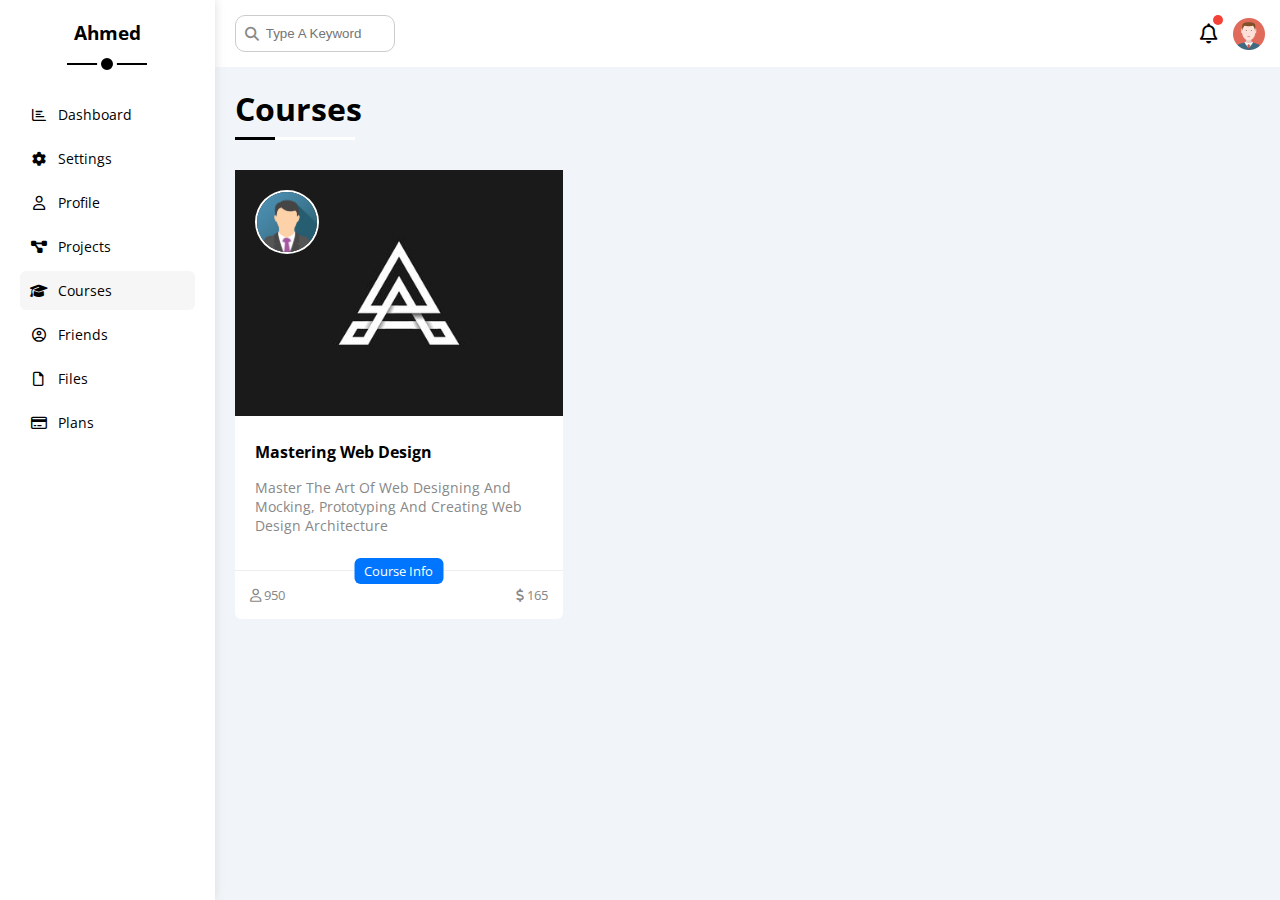
==== courses.html @ f8325ba8 "courses page in progress" ====
<!DOCTYPE html>
<html lang="en">
  <head>
    <meta charset="UTF-8" />
    <meta http-equiv="X-UA-Compatible" content="IE=edge" />
    <meta name="viewport" content="width=device-width, initial-scale=1.0" />
    <title>Settings</title>
    <link rel="stylesheet" href="css/all.min.css" />
    <link rel="stylesheet" href="css/framework.css" />
    <link rel="stylesheet" href="css/master.css" />
    <link rel="preconnect" href="https://fonts.googleapis.com" />
    <link rel="preconnect" href="https://fonts.gstatic.com" crossorigin />
    <link
      href="https://fonts.googleapis.com/css2?family=Open+Sans:wght@300;500&display=swap"
      rel="stylesheet"
    />
  </head>
  <body>
    <div class="page flex">
      <div class="sidebar p-20 bg-white relative">
        <h3 class="txt-c relative">Ahmed</h3>
        <ul>
          <li>
            <a
              href="index.html"
              class="p-10 c-black fs-14 flex align-items rad-6"
            >
              <i class="fa-regular fa-chart-bar fa-fw"></i>
              <span class="hide-mobile">Dashboard</span>
            </a>
          </li>
          <li>
            <a
              href="settings.html"
              class="p-10 c-black fs-14 flex align-items rad-6"
            >
              <i class="fa-solid fa-gear fa-fw"></i>
              <span class="hide-mobile">Settings</span>
            </a>
          </li>
          <li>
            <a
              href="profile.html"
              class="p-10 c-black fs-14 flex align-items rad-6"
            >
              <i class="fa-regular fa-user fa-fw"></i>
              <span class="hide-mobile">Profile</span>
            </a>
          </li>
          <li>
            <a
              href="projects.html"
              class="p-10 c-black fs-14 flex align-items rad-6"
            >
              <i class="fa-solid fa-diagram-project fa-fw"></i>
              <span class="hide-mobile">Projects</span>
            </a>
          </li>
          <li>
            <a
              href="courses.html"
              class="active p-10 c-black fs-14 flex align-items rad-6"
            >
              <i class="fa-solid fa-graduation-cap fa-fw"></i>
              <span class="hide-mobile">Courses</span>
            </a>
          </li>
          <li>
            <a
              href="friends.html"
              class="p-10 c-black fs-14 flex align-items rad-6"
            >
              <i class="fa-regular fa-circle-user fa-fw"></i>
              <span class="hide-mobile">Friends</span>
            </a>
          </li>
          <li>
            <a
              href="files.html"
              class="p-10 c-black fs-14 flex align-items rad-6"
            >
              <i class="fa-regular fa-file fa-fw"></i>
              <span class="hide-mobile">Files</span>
            </a>
          </li>
          <li>
            <a
              href="plans.html"
              class="p-10 c-black fs-14 flex align-items rad-6"
            >
              <i class="fa-regular fa-credit-card fa-fw"></i>
              <span class="hide-mobile">Plans</span>
            </a>
          </li>
        </ul>
      </div>
      <div class="content w-full">
        <nav class="p-15 between-flex bg-white">
          <div class="search relative">
            <input
              class="p-10 rad-10"
              type="text"
              placeholder="Type A Keyword"
            />
          </div>
          <div class="icons flex align-items">
            <span class="relative notification">
              <i class="fa-regular fa-bell fa-lg"></i>
            </span>
            <img src="imgs\\avatar.png" alt="" />
          </div>
        </nav>
        <h1 class="relative">Courses</h1>
        <div class="courses-page grid gap-20 m-20">
          <div class="course relative bg-white rad-6">
            <img src="imgs\team-01.png" alt="instructor1" class="instructor" />
            <img src="imgs\\course-01.jpg" alt="course1" class="mw-full" />
            <div class="p-20">
              <h4>Mastering Web Design</h4>
              <p class="c-grey fs-14 mb-15 mt-15">
                Master The Art Of Web Designing And Mocking, Prototyping And
                Creating Web Design Architecture
              </p>
            </div>
            <div class="info between-flex relative p-15">
              <span class="title btn-shape bg-blue c-white fs-13"
                >Course Info</span
              >
              <span class="c-grey fs-13">
                <i class="fa-regular fa-user"></i>950
              </span>
              <span class="fs-13 c-grey">
                <i class="fa-solid fa-dollar-sign"></i>165
              </span>
            </div>
          </div>
        </div>
      </div>
    </div>
  </body>
</html>
---- css/framework.css ----
.p-20 {
  padding: 20px;
}
.p-10 {
  padding: 10px;
}
.p-15 {
  padding: 15px;
}
.pt-10 {
  padding-top: 10px;
}
.m-20 {
  margin: 20px;
}
.m-15 {
  margin: 15px;
}
.m-10 {
  margin: 10px;
}
.mt-10 {
  margin-top: 10px;
}
.mt-15 {
  margin-top: 15px;
}
.mt-5 {
  margin-top: 5px;
}
.mt-20 {
  margin-top: 20px;
}
.mt-25 {
  margin-top: 25px;
}
.mb-5 {
  margin-bottom: 5px;
}
.mb-10 {
  margin-bottom: 10px;
}
.mb-15 {
  margin-bottom: 15px;
}
.mb-20 {
  margin-bottom: 20px;
}
.pb-15 {
  padding-bottom: 15px;
}
.pt-15 {
  padding-top: 15px;
}
.pl-15 {
  padding-left: 15px;
}
.block {
  display: block;
}
.table {
  display: table;
}
.flex {
  display: flex;
}
.align-items {
  align-items: center;
}
.space-between {
  justify-content: space-between;
}
.between-flex {
  display: flex;
  align-items: center;
  justify-content: space-between;
}
.center-flex {
  display: flex;
  align-items: center;
  justify-content: center;
}
.f-wrap {
  flex-wrap: wrap;
}
.grid {
  display: grid;
}
.gap-20 {
  gap: 20px;
}
.gap-15 {
  gap: 15px;
}
.gap-10 {
  gap: 10px;
}
.gap-5 {
  gap: 5px;
}
.c-black {
  color: black;
}
.c-white {
  color: white;
}
.c-grey {
  color: var(--grey-color);
}
.c-blue {
  color: var(--blue-color);
}
.c-orange {
  color: var(--orange-color);
}
.c-green {
  color: var(--green-color);
}
.c-red {
  color: var(--red-color);
}
.bg-white {
  background-color: white;
}
.bg-eee {
  background-color: #eee;
}
.bg-blue {
  background-color: var(--blue-color);
}
.bg-orange {
  background-color: var(--orange-color);
}
.bg-green {
  background-color: var(--green-color);
}
.bg-red {
  background-color: var(--red-color);
}
.txt-c {
  text-align: center;
}
.fs-13 {
  font-size: 13px;
}
.fs-14 {
  font-size: 14px;
}
.fs-15 {
  font-size: 15px;
}
.fs-25 {
  font-size: 25px;
}
.fw-bold {
  font-weight: bold;
}
.relative {
  position: relative;
}
.rad-6 {
  border-radius: 6px;
}
.rad-10 {
  border-radius: 10px;
}
.rad-half {
  border-radius: 50%;
}
.w-full {
  width: 100%;
}
.h-full {
  height: 100%;
}
.mw-full {
  max-width: 100%;
}
.btn-shape {
  padding: 4px 10px;
  border-radius: 6px;
}
@media (max-width: 767px) {
  .hide-mobile {
    display: none;
  }
}
@media (max-width: 767px) {
  .txt-c-mobile {
    text-align: center;
  }
}
@media (max-width: 767px) {
  .block-mobile {
    display: block;
  }
}
@media (max-width: 767px) {
  .direction-mobile {
    flex-direction: column;
  }
}
.border-ccc {
  border: 1px solid #ccc;
}
---- css/master.css ----
* {
  padding: 0;
  margin: 0;
  border: none;
  -moz-box-sizing: border-box;
  -webkit-box-sizing: border-box;
  box-sizing: border-box;
}
:root {
  --blue-color: #0075ff;
  --blue-alt-color: #0d69d5;
  --orange-color: #f59e0b;
  --green-color: #22c55e;
  --red-color: #f44336;
  --grey-color: #888;
}
::-webkit-scrollbar {
  width: 15px;
}
::-webkit-scrollbar-track {
  background-color: white;
}
::-webkit-scrollbar-thumb {
  background-color: var(--blue-color);
}
::-webkit-scrollbar-thumb:hover {
  background-color: var(--blue-alt-color);
}
html {
  scroll-behavior: smooth;
}
body {
  font-family: "Open Sans", sans-serif;
}
ul {
  list-style: none;
}
a {
  text-decoration: none;
}
*:focus {
  outline: none;
}
textarea {
  resize: none;
}
.page {
  background-color: #f1f5f9;
  min-height: 100vh;
}
.sidebar {
  width: 250px;
  box-shadow: 0 0 10px #ddd;
}
@media (max-width: 767px) {
  .sidebar {
    width: 58px;
    padding: 10px;
  }
}
.sidebar h3 {
  margin-bottom: 50px;
}

@media (max-width: 767px) {
  .sidebar h3 {
    font-size: 13px;
    margin-bottom: 15px;
  }
}
@media (min-width: 768px) {
  .sidebar h3::before,
  .sidebar h3::after {
    content: "";
    position: absolute;
    left: 50%;
    transform: translate(-50%);
    background-color: black;
  }
  .sidebar h3::before {
    width: 80px;
    height: 2px;
    bottom: -20px;
  }
  .sidebar h3::after {
    bottom: -29px;
    height: 12px;
    width: 12px;
    border-radius: 50%;
    border: 4px solid white;
  }
}
.sidebar ul li a {
  margin-bottom: 5px;
  transition: 0.3s;
}
.sidebar ul li a:hover,
.sidebar ul li a.active {
  background-color: #f6f6f6;
}

.sidebar ul li a i {
  margin-right: 10px;
}
@media (max-width: 767px) {
  .sidebar ul li a i {
    margin-right: 0;
  }
}
.content {
  overflow: hidden;
}
.content nav .search input {
  border: 1px solid #ccc;
  width: 160px;
  padding-left: 30px;
  margin-left: 5px;
  transition: 0.3s;
}
.content nav .search input:focus {
  width: 200px;
}
.content nav .search input:focus::placeholder {
  opacity: 0;
}
.content nav .search::before {
  font-family: var(--fa-style-family-classic);
  content: "\f002";
  font-weight: 900;
  position: absolute;
  top: 50%;
  transform: translateY(-50%);
  left: 15px;
  color: var(--grey-color);
  font-size: 14px;
}
nav .notification::before {
  content: "";
  position: absolute;
  background-color: var(--red-color);
  top: -8px;
  right: -5px;
  width: 10px;
  height: 10px;
  border-radius: 50%;
}
nav .icons img {
  width: 32px;
  height: 32px;
  margin-left: 15px;
}

.content h1 {
  margin: 20px 20px 40px;
}
.content h1::before,
.content h1::after {
  content: "";
  position: absolute;
  height: 3px;
  bottom: -10px;
  left: 0;
}
.content h1::before {
  background-color: white;
  width: 120px;
}
.content h1::after {
  width: 40px;
  background-color: black;
}
.content .wrapper {
  grid-template-columns: repeat(auto-fill, minmax(450px, 1fr));
}
@media (max-width: 767px) {
  .content .wrapper {
    grid-template-columns: minmax(200px, 1fr);
    gap: 10px;
    margin: 20px 10px;
  }
}
.content .wrapper .welcome .intro div > p {
  margin-top: 5px;
  margin-bottom: 1em;
}
.content .wrapper .welcome .intro img {
  width: 200px;
  margin-bottom: -10px;
}
.welcome .avatar {
  width: 64px;
  height: 64px;
  border: 2px solid white;
  padding: 2px;
  box-shadow: 0 0 5px #ddd;
  border-radius: 50%;
  position: relative;
  top: -32px;
  left: 20px;
}
@media (max-width: 767px) {
  .welcome .avatar {
    left: 0;
  }
}
.welcome .body {
  margin-bottom: 20px;
  border-top: 1px solid #eee;
  border-bottom: 1px solid #eee;
}
.welcome .body div {
  flex: 1;
}
@media (max-width: 767px) {
  .welcome .body {
    flex-direction: column;
    gap: 20px;
  }
}
.welcome .visit {
  margin: 0 15px 15px auto;
  transition: 0.3s;
}
.welcome .visit:hover {
  background-color: var(--blue-alt-color);
}
.quick-draft textarea {
  min-height: 180px;
}
.quick-draft input[type="submit"] {
  margin-left: auto;
  cursor: pointer;
}
.quick-draft input[type="submit"]:hover {
  background-color: var(--blue-alt-color);
}
.targets .icon {
  width: 80px;
  height: 80px;
  margin-right: 15px;
}
.targets .target:first-of-type .icon,
.targets .target:first-of-type .progress-handler {
  background-color: rgb(0 117 255 / 20%);
}
.targets .target:nth-of-type(2) .icon,
.targets .target:nth-of-type(2) .progress-handler {
  background-color: rgb(245 158 11 / 20%);
}
.targets .target:last-of-type .icon,
.targets .target:last-of-type .progress-handler {
  background-color: rgb(34 197 94 / 20%);
}
.targets .details {
  flex: 1;
}
.targets .details .progress-handler {
  height: 4px;
}
.targets .details .progress-handler > span {
  height: 100%;
  top: 0;
  left: 0;
  position: absolute;
}
.targets .target:first-of-type .progress-handler > span,
.targets .target:first-of-type .progress-handler > span span,
.targets .target:last-of-type .progress-handler > span span::before {
  background-color: var(--blue-color);
}
.targets .target:nth-of-type(2) .progress-handler > span,
.targets .target:nth-of-type(2) .progress-handler > span span {
  background-color: var(--orange-color);
}
.targets .target:last-of-type .progress-handler > span,
.targets .target:last-of-type .progress-handler > span span {
  background-color: var(--green-color);
}
.targets .details .progress-handler > span span {
  position: absolute;
  bottom: 16px;
  right: -16px;
  padding: 2px 5px;
  font-size: 13px;
}

.targets .details .progress-handler > span span::before {
  content: "";
  position: absolute;
  bottom: -10px;
  left: 50%;
  transform: translate(-50%);
  border-style: solid;
  border-width: 5px;
}
.targets .target:first-of-type .progress-handler > span span::before {
  border-top-color: var(--blue-color);
}
.targets .target:nth-of-type(2) .progress-handler > span span::before {
  border-top-color: var(--orange-color);
}
.targets .target:last-of-type .progress-handler > span span::before {
  border-top-color: var(--green-color);
}
.tickets > p {
}
.tickets .box {
  border: 1px solid #ccc;
  width: calc(50% - 10px);
}
@media (max-width: 767px) {
  .tickets .box {
    width: 100%;
  }
}
.latest-news .news:not(:last-child) {
  border-bottom: 1px solid #eee;
  margin-bottom: 20px;
  padding-bottom: 20px;
}
@media (max-width: 767px) {
  .latest-news .news {
    gap: 0;
  }
}
.latest-news img {
  width: 100px;
}
@media (max-width: 767px) {
  .latest-news img {
    margin-bottom: 5px;
  }
}
.latest-news .info {
  flex: 1;
}
.latest-news .info h3 {
  margin: 0 0 6px;
  font-size: 16px;
}
@media (max-width: 767px) {
  .latest-news .news .label {
    margin-top: 10px;
  }
}
.latest-tasks .task:not(:last-child) {
  border-bottom: 1px solid #eee;
  margin-bottom: 15px;
  padding-bottom: 15px;
}
.latest-tasks .task:nth-last-of-type(2) {
  opacity: 0.3;
}
.latest-tasks .task:nth-last-of-type(2) .info {
  text-decoration: line-through;
}
.latest-tasks .task i {
  transition: 0.3s;
  cursor: pointer;
}
.latest-tasks .task i:hover {
  color: var(--red-color);
}
.latest-uploads .upload-item:not(:last-child) {
  border-bottom: 1px solid #eee;
  margin-bottom: 15px;
  padding-bottom: 15px;
}
.latest-uploads .upload-item .info img {
  width: 40px;
}
.last-project ul::before {
  content: "";
  position: absolute;
  left: 11.5px;
  width: 2px;
  height: 100%;
  background-color: var(--blue-color);
}
.last-project ul li .circle {
  border-radius: 50%;
  width: 25px;
  height: 25px;
  border: 2px solid white;
  outline: 2px solid var(--blue-color);
  background-color: var(--blue-color);
  z-index: 1;
}
.last-project ul li:last-child .circle,
.last-project ul li:nth-last-child(2) .circle {
  background-color: white;
}
.last-project ul li:nth-last-child(2) .circle {
  animation: change-background 0.8s infinite alternate;
}
.last-project img {
  position: absolute;
  bottom: 0;
  right: 0;
  opacity: 0.1;
  width: 160px;
}
@keyframes change-background {
  from {
    background-color: var(--blue-color);
  }
  to {
    background-color: white;
  }
}
.remainders .remainder .circle {
  width: 15px;
  height: 15px;
  margin-right: 15px;
}
.remainders .remainder .blue {
  border-left: 2px solid var(--blue-color);
}
.remainders .remainder .green {
  border-left: 2px solid var(--green-color);
}
.remainders .remainder .orange {
  border-left: 2px solid var(--orange-color);
}
.remainders .remainder .red {
  border-left: 2px solid var(--red-color);
}
.latest-post .head img {
  width: 48px;
}
.latest-post .body {
  min-height: 140px;
  padding: 15px 0;
  border-top: 1px solid #eee;
  border-bottom: 1px solid #eee;
  line-height: 1.8;
}
.social-media .box {
  padding-left: 70px;
}
.social-media .box:first-of-type {
  background-color: rgb(29 161 242 / 20%);
  color: #1da1f2;
}
.social-media .box:nth-of-type(2) {
  background-color: rgb(24 119 242 / 20%);
  color: #1da1f2;
}
.social-media .box:nth-of-type(3) {
  background-color: rgb(255 0 0 / 20%);
  color: #ff0000;
}
.social-media .box:last-of-type {
  background-color: rgb(0 119 181 / 20%);
  color: #0077b5;
}
.social-media .box i {
  position: absolute;
  left: 0;
  width: 52px;
  transition: 0.3s;
}
.social-media .box i:hover {
  transform: rotate(5deg);
}
.social-media .box:first-of-type i,
.social-media .box:first-of-type a {
  background-color: #1da1f2;
}
.social-media .box:nth-of-type(2) i,
.social-media .box:nth-of-type(2) a {
  background-color: #1877f2;
}
.social-media .box:nth-of-type(3) i,
.social-media .box:nth-of-type(3) a {
  background-color: red;
}
.social-media .box:last-of-type i,
.social-media .box:last-of-type a {
  background-color: #0077b5;
}

.projects .responsive-table {
  overflow-x: auto;
}
.projects table {
  border-spacing: 0;
  min-width: 1000px;
}
.projects table td {
  padding: 15px;
}
.projects table thead td {
  font-weight: bold;
  background-color: #eee;
}
.projects table tbody td {
  border-bottom: 1px solid #eee;
  border-left: 1px solid #eee;
  transition: 0.3s;
}
.projects table tbody tr:hover td {
  background-color: #faf7f7;
}
.projects table img {
  width: 32px;
  border-radius: 50%;
  border: 2px solid white;
}
.projects table img:not(:first-child) {
  margin-left: -20px;
}
.settings-page {
  grid-template-columns: repeat(auto-fill, minmax(500px, 1fr));
}
.checkbox {
  -webkit-appearance: none;
  appearance: none;
  display: none;
}
.switch {
  width: 78px;
  height: 32px;
  background-color: #ccc;
  border-radius: 16px;
  cursor: pointer;
  transition: 0.3s;
}
.checkbox:checked + .switch {
  background-color: var(--blue-color);
}
.switch:before {
  font-family: var(--fa-style-family-classic);
  content: "\f00d";
  font-weight: 900;
  position: absolute;
  color: #aaa;
  background-color: white;
  display: flex;
  align-items: center;
  justify-content: center;
  width: 24px;
  height: 24px;
  border-radius: 50%;
  transition: 0.3s;
  top: 4px;
  left: 4px;
}
.checkbox:checked + .switch::before {
  content: "\f00c";
  left: 50px;
  color: var(--blue-color);
}
@media (max-width: 767px) {
  .settings-page {
    grid-template-columns: minmax(100px, 1fr);
    margin-left: 10px;
    margin-right: 10px;
    gap: 10px;
  }
}
.settings-page .site-control .info p {
  margin-bottom: 1em;
}
.settings-page textarea {
  min-height: 150px;
  border: 1px solid #ccc;
}
.settings-page :disabled {
  cursor: no-drop;
  background-color: #f0f4f8;
  color: #bbb;
}
.security-info .box {
  padding-bottom: 15px;
}
.security-info .box:not(:last-child) {
  border-bottom: 1px solid #eee;
}
.security-info .info p {
  margin-bottom: 1em;
}
.social-info .row {
  background-color: #f6f6f6;
  border: 1px solid #ddd;
}
.social-info .row i {
  width: 40px;
  height: 40px;
  border-right: 1px solid #ddd;
  transition: 0.3s;
}
.social-info .row input {
  height: 40px;
  background-color: #f6f6f6;
}
.social-info .row:focus-within i {
  color: black;
}
.widgets-control .control input {
  -webkit-appearance: none;
  appearance: none;
}
.widgets-control .control label {
  cursor: pointer;
  padding-left: 30px;
}
.widgets-control .control label::before,
.widgets-control .control label::after {
  position: absolute;
  left: 0;
  top: 50%;
  border-radius: 4px;
  margin-top: -9px;
}

.widgets-control .control label::before {
  content: "";
  width: 14px;
  height: 14px;
  border: 2px solid var(--grey-color);
}
.widgets-control .control label::after {
  font-family: var(--fa-style-family-classic);
  content: "\f00c";
  font-weight: 900;
  background-color: var(--blue-color);
  display: flex;
  align-items: center;
  justify-content: center;
  color: white;
  font-size: 12px;
  width: 18px;
  height: 18px;
  transition: 0.3s;
  transform: scale(0) rotate(360deg);
}
.widgets-control .control input:checked + label::after {
  transform: scale(1);
}
.backup input[type="radio"] {
  -webkit-appearance: none;
  appearance: none;
}
.backup .date label {
  cursor: pointer;
  padding-left: 30px;
}
.backup .date label::before,
.backup .date label::after {
  content: "";
  position: absolute;
  border-radius: 50%;
}
.backup .date label::before {
  width: 18px;
  height: 18px;
  border: 2px solid var(--grey-color);
  left: 0;
  top: 50%;
  margin-top: -11px;
}
.backup .date input:checked + label::before {
  border-color: var(--blue-color);
}
.backup .date label::after {
  background-color: var(--blue-color);
  width: 12px;
  height: 12px;
  transition: 0.3s;
  left: 5px;
  top: 4.5px;
  transform: scale(0);
}
.backup .date input:checked + label::after {
  transform: scale(1);
}
.backup .servers {
  padding-top: 20px;
  border-top: 1px solid #eee;
}
@media (max-width: 767px) {
  .backup .servers {
    flex-wrap: wrap;
    gap: 0;
  }
}
.backup .servers .server {
  border: 2px solid #eee;
}
.backup .servers .server label {
  cursor: pointer;
}
.backup .servers input:checked + .server {
  border-color: var(--blue-color);
  color: var(--blue-color);
}
.profile-page .overview .avatar-box {
  width: 300px;
  border-right: 1px solid #eee;
}
.profile-page .overview .avatar-box img {
  width: 120px;
}
.profile-page .overview .avatar-box .level {
  height: 6px;
  width: 70%;
  margin: auto;
}
.profile-page .overview .avatar-box .level span {
  position: absolute;
  left: 0;
  width: 70%;
  height: 100%;
}
.profile-page .overview .info h4 {
  font-weight: normal;
}
.profile-page .overview .info .box {
  flex-wrap: wrap;
  border-bottom: 1px solid #eee;
  transition: 0.3s;
}
.profile-page .overview .info .box:hover {
  background-color: #f9f9f9;
}
.profile-page .overview .info .box > div {
  min-width: 250px;
  padding-top: 10px;
}
.profile-page .overview .info .switch {
  height: 20px;
}
.profile-page .switch::before {
  width: 12px;
  height: 12px;
  font-size: 8px;
}
.profile-page .checkbox:checked + .switch::before {
  left: 60px;
}
@media (max-width: 767px) {
  .profile-page .overview .info label {
    display: table;
    margin: auto;
  }
}
.profile-page .other-data .my-skills {
  flex: 1;
}
.profile-page .other-data .my-skills .skill-row {
  padding: 15px 0;
}
.profile-page .other-data .my-skills .skill-row:not(:last-child) {
  border-bottom: 1px solid #eee;
}
@media (max-width: 767px) {
  .profile-page .other-data .my-skills .skill-row {
    justify-content: center;
  }
}
.profile-page .other-data .activities {
  flex: 2;
}
.profile-page .other-data .activities .activity {
  padding-bottom: 20px;
}
@media (max-width: 767px) {
  .profile-page .other-data .activities .activity {
    gap: 15px;
  }
}
.profile-page .other-data .activities .activity:not(:last-child) {
  border-bottom: 1px solid #eee;
}
.profile-page .other-data .activities .activity img {
  width: 64px;
}
.profile-page .other-data .activities .activity .info {
  flex: 1;
}
@media (max-width: 767px) {
  .profile-page .other-data .activities .activity .info {
    gap: 15px;
  }
}
.profile-page .other-data .activities .activity .data {
  text-align: right;
  margin-left: auto;
}
@media (max-width: 767px) {
  .profile-page .other-data .activities .activity .data {
    text-align: left;
    margin-left: 0;
  }
}
.projects-page {
  grid-template-columns: repeat(auto-fill, minmax(500px, 1fr));
}
@media (max-width: 767px) {
  .projects-page {
    grid-template-columns: minmax(200px, 1fr);
    margin-left: 10px;
    margin-right: 10px;
    gap: 10px;
  }
}
.projects-page .project .date {
  position: absolute;
  top: 10px;
  right: 10px;
}
.projects-page .project h4 {
  font-weight: normal;
}
.projects-page .project .team {
  margin-top: 45px;
}
.projects-page .project .team img {
  width: 40px;
  border-radius: 50%;
  border: 2px solid white;
  cursor: pointer;
  position: relative;
}
.projects-page .project .team img:not(:first-child) {
  margin-left: -20px;
}
.projects-page .project .team img:hover {
  z-index: 100;
}
.projects-page .project .desc {
  text-align: right;
  border-top: 1px solid #eee;
}
@media (max-width: 767px) {
  .projects-page .project .desc span {
    display: block;
    margin-bottom: 15px;
    width: fit-content;
  }
}
.projects-page .project .stats {
  border-top: 1px solid #eee;
}
@media (max-width: 767px) {
  .projects-page .project .stats {
    flex-direction: column;
    gap: 15px;
  }
}
.projects-page .project .stats .progress-handler {
  width: 260px;
  height: 8px;
}
.projects-page .project .stats .progress-handler span {
  position: absolute;
  height: 100%;
}
.courses-page {
  grid-template-columns: repeat(auto-fill, minmax(300px, 1fr));
}
@media (max-width: 767px) {
  .courses-page {
    grid-template-columns: minmax(200px, 1fr);
    margin-left: 10px;
    margin-right: 10px;
    gap: 10px;
  }
}
.courses-page .course .instructor {
  position: absolute;
  width: 64px;
  border-radius: 50%;
  border: 2px solid white;
  top: 20px;
  left: 20px;
}
.courses-page .course .info {
  border-top: 1px solid #eee;
}
.courses-page .course .info .title {
  position: absolute;
  left: 50%;
  top: -13px;
  transform: translate(-50%);
}
.courses-page .course .info i {
  margin-right: 3px;
}
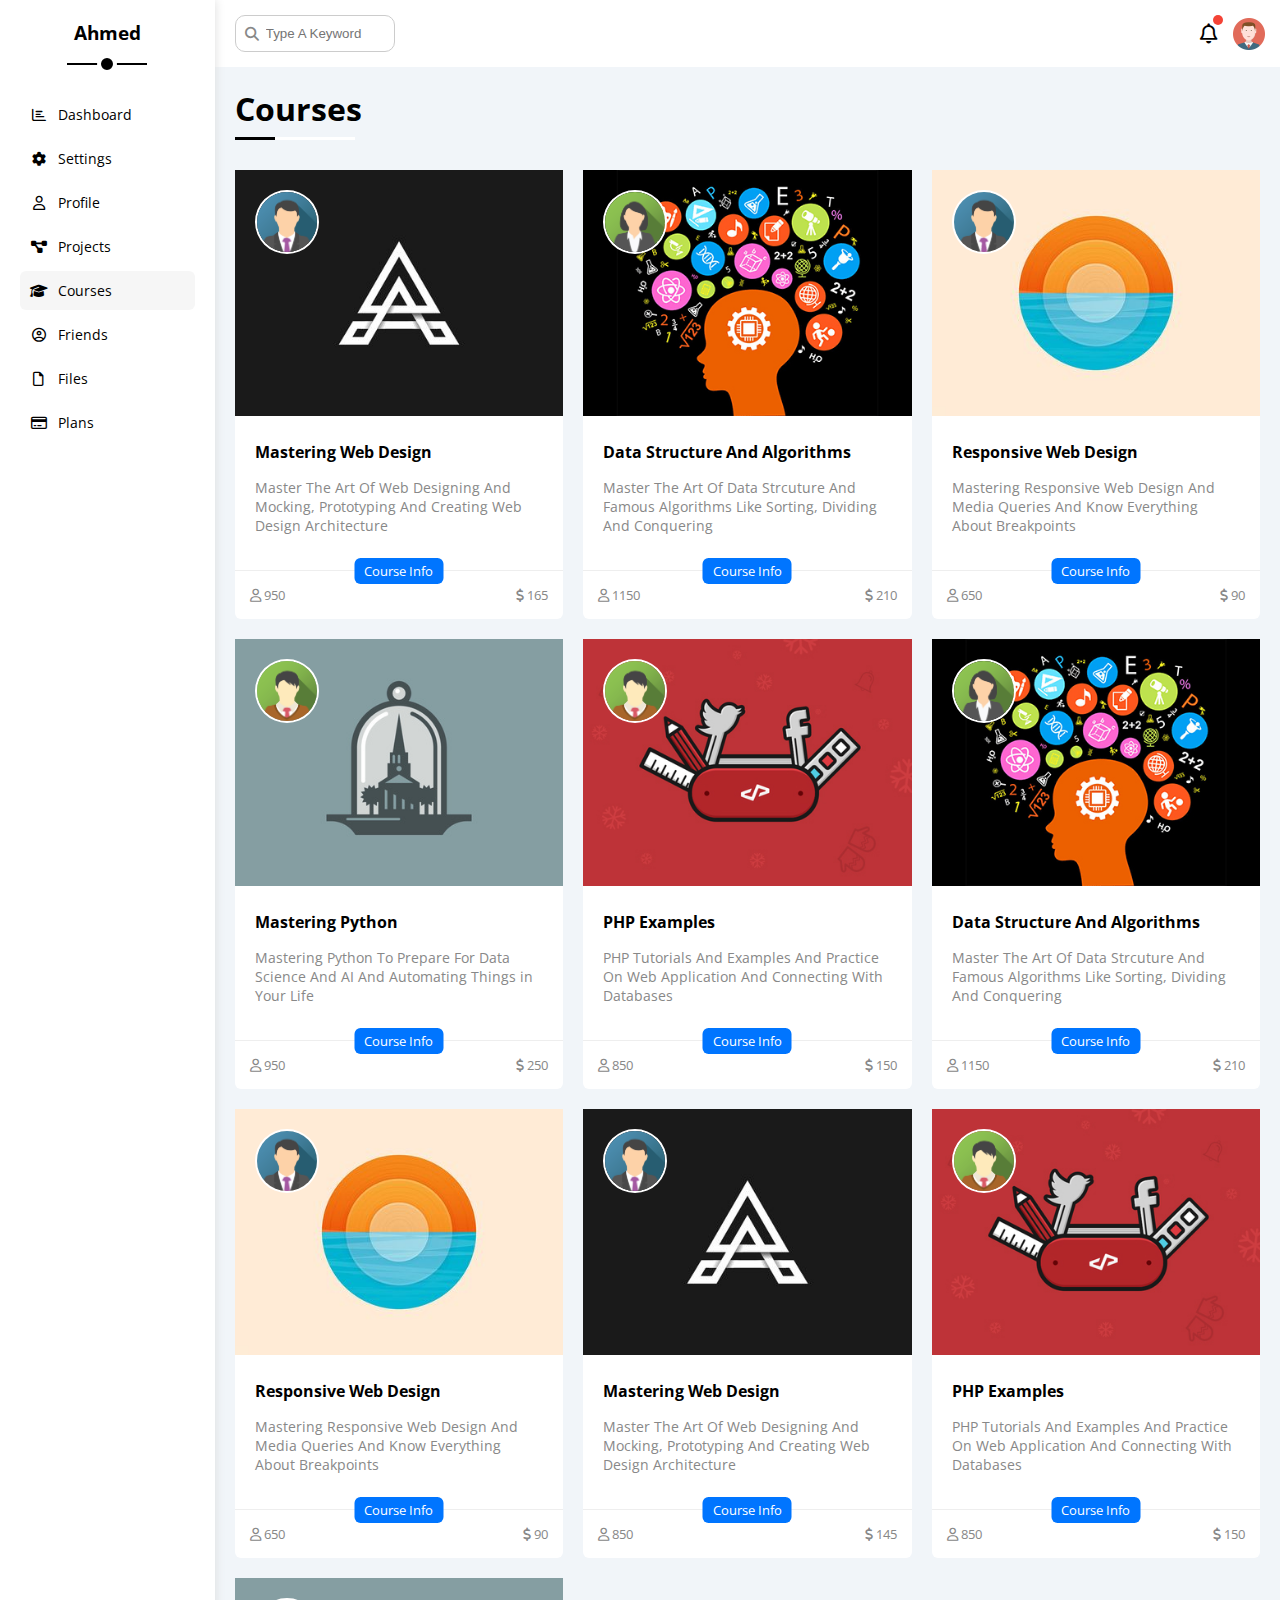
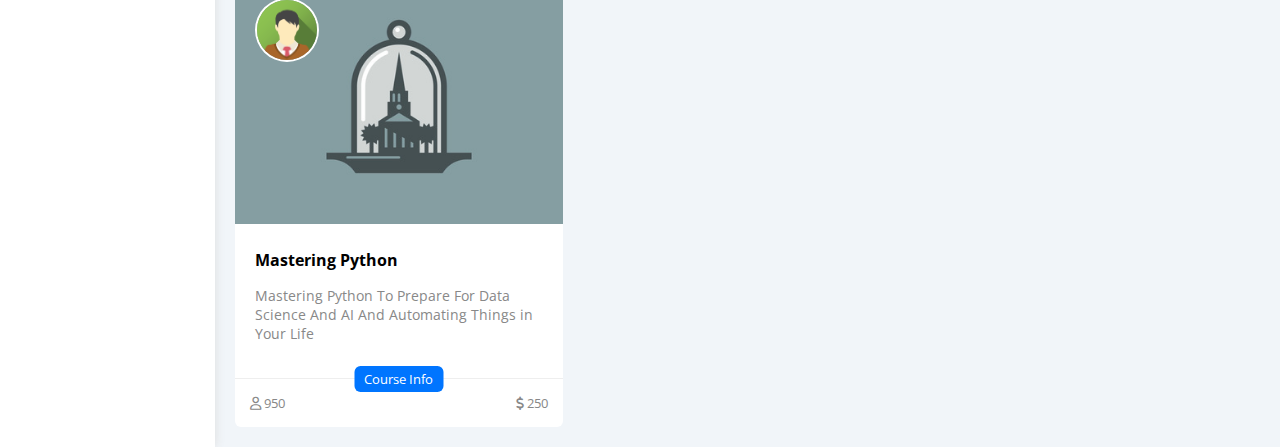
==== commit 3d8df7e9: "courses page finished" ====
--- a/courses.html
+++ b/courses.html
@@ -134,6 +134,204 @@
               </span>
             </div>
           </div>
+          <div class="course relative bg-white rad-6">
+            <img src="imgs\team-02.png" alt="instructor2" class="instructor" />
+            <img src="imgs\\course-02.jpg" alt="course2" class="mw-full" />
+            <div class="p-20">
+              <h4>Data Structure And Algorithms</h4>
+              <p class="c-grey fs-14 mb-15 mt-15">
+                Master The Art Of Data Strcuture And Famous Algorithms Like
+                Sorting, Dividing And Conquering
+              </p>
+            </div>
+            <div class="info between-flex relative p-15">
+              <span class="title btn-shape bg-blue c-white fs-13"
+                >Course Info</span
+              >
+              <span class="c-grey fs-13">
+                <i class="fa-regular fa-user"></i>1150
+              </span>
+              <span class="fs-13 c-grey">
+                <i class="fa-solid fa-dollar-sign"></i>210
+              </span>
+            </div>
+          </div>
+          <div class="course relative bg-white rad-6">
+            <img src="imgs\team-01.png" alt="instructor3" class="instructor" />
+            <img src="imgs\\course-03.jpg" alt="course3" class="mw-full" />
+            <div class="p-20">
+              <h4>Responsive Web Design</h4>
+              <p class="c-grey fs-14 mb-15 mt-15">
+                Mastering Responsive Web Design And Media Queries And Know
+                Everything About Breakpoints
+              </p>
+            </div>
+            <div class="info between-flex relative p-15">
+              <span class="title btn-shape bg-blue c-white fs-13"
+                >Course Info</span
+              >
+              <span class="c-grey fs-13">
+                <i class="fa-regular fa-user"></i>650
+              </span>
+              <span class="fs-13 c-grey">
+                <i class="fa-solid fa-dollar-sign"></i>90
+              </span>
+            </div>
+          </div>
+          <div class="course relative bg-white rad-6">
+            <img src="imgs\team-03.png" alt="instructor4" class="instructor" />
+            <img src="imgs\\course-04.jpg" alt="course4" class="mw-full" />
+            <div class="p-20">
+              <h4>Mastering Python</h4>
+              <p class="c-grey fs-14 mb-15 mt-15">
+                Mastering Python To Prepare For Data Science And AI And
+                Automating Things in Your Life
+              </p>
+            </div>
+            <div class="info between-flex relative p-15">
+              <span class="title btn-shape bg-blue c-white fs-13"
+                >Course Info</span
+              >
+              <span class="c-grey fs-13">
+                <i class="fa-regular fa-user"></i>950
+              </span>
+              <span class="fs-13 c-grey">
+                <i class="fa-solid fa-dollar-sign"></i>250
+              </span>
+            </div>
+          </div>
+          <div class="course relative bg-white rad-6">
+            <img src="imgs\team-03.png" alt="instructor5" class="instructor" />
+            <img src="imgs\\course-05.jpg" alt="course5" class="mw-full" />
+            <div class="p-20">
+              <h4>PHP Examples</h4>
+              <p class="c-grey fs-14 mb-15 mt-15">
+                PHP Tutorials And Examples And Practice On Web Application And
+                Connecting With Databases
+              </p>
+            </div>
+            <div class="info between-flex relative p-15">
+              <span class="title btn-shape bg-blue c-white fs-13"
+                >Course Info</span
+              >
+              <span class="c-grey fs-13">
+                <i class="fa-regular fa-user"></i>850
+              </span>
+              <span class="fs-13 c-grey">
+                <i class="fa-solid fa-dollar-sign"></i>150
+              </span>
+            </div>
+          </div>
+          <div class="course relative bg-white rad-6">
+            <img src="imgs\team-02.png" alt="instructor1" class="instructor" />
+            <img src="imgs\\course-02.jpg" alt="course1" class="mw-full" />
+            <div class="p-20">
+              <h4>Data Structure And Algorithms</h4>
+              <p class="c-grey fs-14 mb-15 mt-15">
+                Master The Art Of Data Strcuture And Famous Algorithms Like
+                Sorting, Dividing And Conquering
+              </p>
+            </div>
+            <div class="info between-flex relative p-15">
+              <span class="title btn-shape bg-blue c-white fs-13"
+                >Course Info</span
+              >
+              <span class="c-grey fs-13">
+                <i class="fa-regular fa-user"></i>1150
+              </span>
+              <span class="fs-13 c-grey">
+                <i class="fa-solid fa-dollar-sign"></i>210
+              </span>
+            </div>
+          </div>
+          <div class="course relative bg-white rad-6">
+            <img src="imgs\team-01.png" alt="instructor1" class="instructor" />
+            <img src="imgs\\course-03.jpg" alt="course1" class="mw-full" />
+            <div class="p-20">
+              <h4>Responsive Web Design</h4>
+              <p class="c-grey fs-14 mb-15 mt-15">
+                Mastering Responsive Web Design And Media Queries And Know
+                Everything About Breakpoints
+              </p>
+            </div>
+            <div class="info between-flex relative p-15">
+              <span class="title btn-shape bg-blue c-white fs-13"
+                >Course Info</span
+              >
+              <span class="c-grey fs-13">
+                <i class="fa-regular fa-user"></i>650
+              </span>
+              <span class="fs-13 c-grey">
+                <i class="fa-solid fa-dollar-sign"></i>90
+              </span>
+            </div>
+          </div>
+          <div class="course relative bg-white rad-6">
+            <img src="imgs\team-01.png" alt="instructor1" class="instructor" />
+            <img src="imgs\\course-01.jpg" alt="course1" class="mw-full" />
+            <div class="p-20">
+              <h4>Mastering Web Design</h4>
+              <p class="c-grey fs-14 mb-15 mt-15">
+                Master The Art Of Web Designing And Mocking, Prototyping And
+                Creating Web Design Architecture
+              </p>
+            </div>
+            <div class="info between-flex relative p-15">
+              <span class="title btn-shape bg-blue c-white fs-13"
+                >Course Info</span
+              >
+              <span class="c-grey fs-13">
+                <i class="fa-regular fa-user"></i>850
+              </span>
+              <span class="fs-13 c-grey">
+                <i class="fa-solid fa-dollar-sign"></i>145
+              </span>
+            </div>
+          </div>
+          <div class="course relative bg-white rad-6">
+            <img src="imgs\team-03.png" alt="instructor1" class="instructor" />
+            <img src="imgs\\course-05.jpg" alt="course1" class="mw-full" />
+            <div class="p-20">
+              <h4>PHP Examples</h4>
+              <p class="c-grey fs-14 mb-15 mt-15">
+                PHP Tutorials And Examples And Practice On Web Application And
+                Connecting With Databases
+              </p>
+            </div>
+            <div class="info between-flex relative p-15">
+              <span class="title btn-shape bg-blue c-white fs-13"
+                >Course Info</span
+              >
+              <span class="c-grey fs-13">
+                <i class="fa-regular fa-user"></i>850
+              </span>
+              <span class="fs-13 c-grey">
+                <i class="fa-solid fa-dollar-sign"></i>150
+              </span>
+            </div>
+          </div>
+          <div class="course relative bg-white rad-6">
+            <img src="imgs\team-03.png" alt="instructor1" class="instructor" />
+            <img src="imgs\\course-04.jpg" alt="course1" class="mw-full" />
+            <div class="p-20">
+              <h4>Mastering Python</h4>
+              <p class="c-grey fs-14 mb-15 mt-15">
+                Mastering Python To Prepare For Data Science And AI And
+                Automating Things in Your Life
+              </p>
+            </div>
+            <div class="info between-flex relative p-15">
+              <span class="title btn-shape bg-blue c-white fs-13"
+                >Course Info</span
+              >
+              <span class="c-grey fs-13">
+                <i class="fa-regular fa-user"></i>950
+              </span>
+              <span class="fs-13 c-grey">
+                <i class="fa-solid fa-dollar-sign"></i>250
+              </span>
+            </div>
+          </div>
         </div>
       </div>
     </div>
